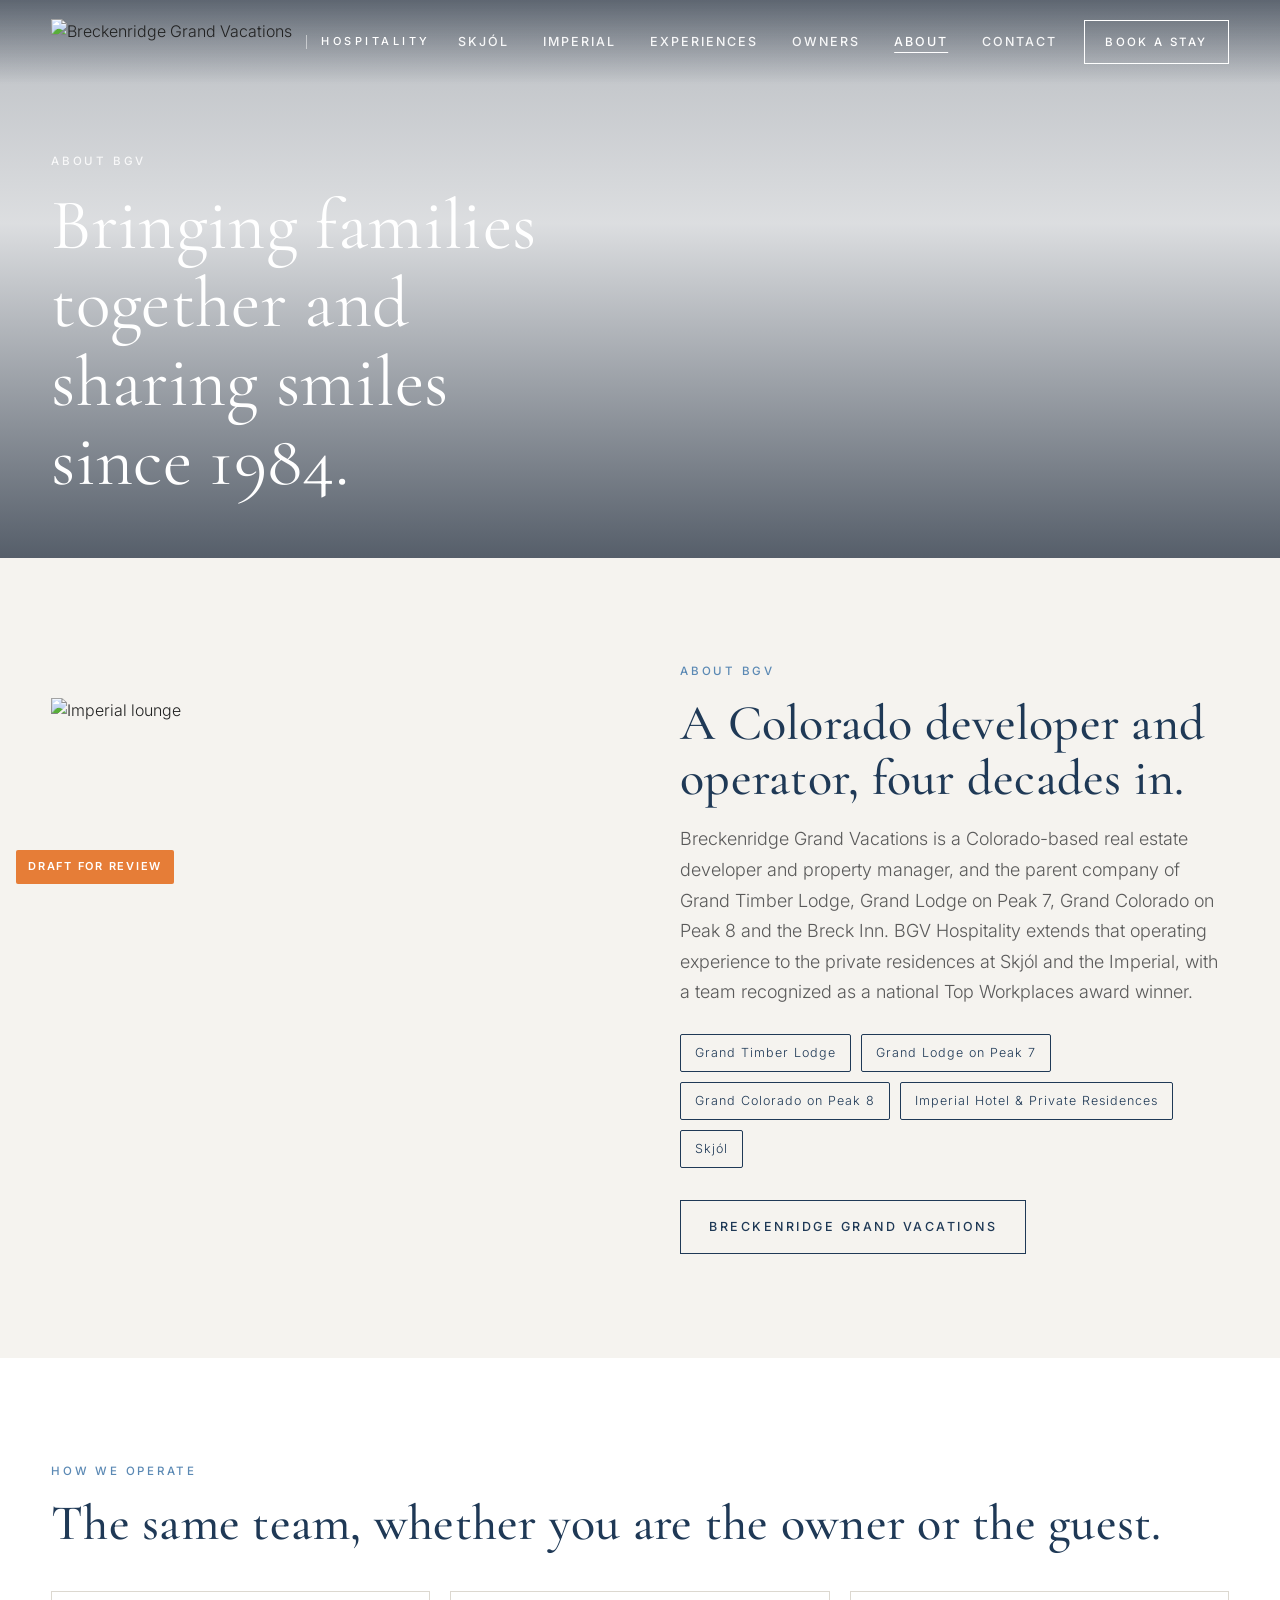
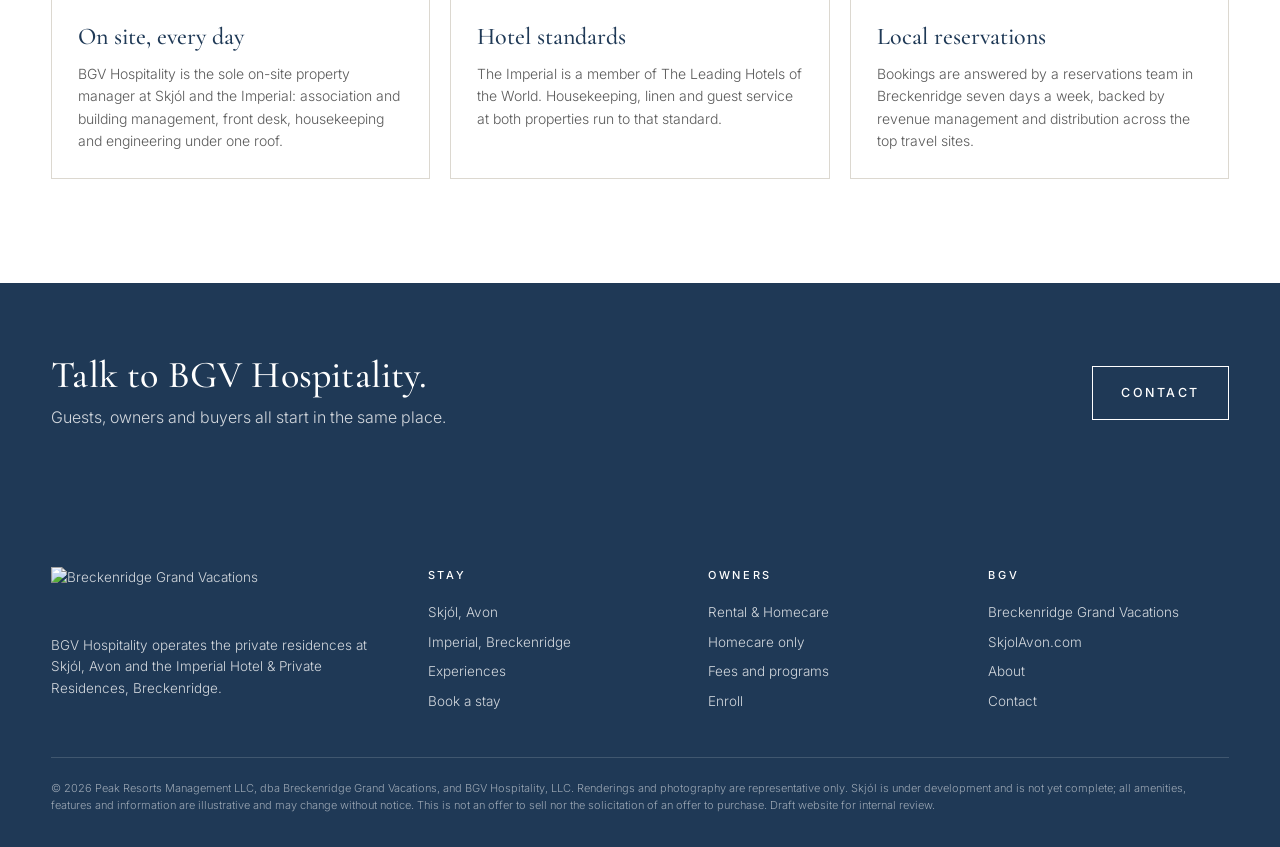
==== about.html @ b82f1b80 "Add site pages and stylesheet" ====
<!DOCTYPE html>
<html lang="en">
<head>
<meta charset="utf-8">
<meta name="viewport" content="width=device-width, initial-scale=1">
<title>About BGV | BGV Hospitality</title>
<meta name="description" content="Breckenridge Grand Vacations has hosted Colorado families since 1984. BGV Hospitality extends that operating experience to Skjól and the Imperial.">
<link rel="icon" href="img/bgv_logo.png">
<link rel="preconnect" href="https://fonts.googleapis.com">
<link href="https://fonts.googleapis.com/css2?family=Cormorant+Garamond:wght@400;500;600&family=Inter:wght@300;400;500;600&display=swap" rel="stylesheet">
<link rel="stylesheet" href="style.css">
</head>
<body>
<div class="draft">Draft for review</div>
<header id="hdr">
  <div class="wrap nav">
    <a class="brand" href="index.html">
      <img class="light" src="img/bgv_logo_white.png" alt="Breckenridge Grand Vacations">
      <img class="dark" src="img/bgv_logo.png" alt="Breckenridge Grand Vacations">
      <span class="hosp">Hospitality</span>
    </a>
    <nav class="links"><a href="skjol.html">Skjól</a><a href="imperial.html">Imperial</a><a href="experiences.html">Experiences</a><a href="owners.html">Owners</a><a href="about.html" class="active">About</a><a href="contact.html">Contact</a></nav>
    <div class="cta">
      <a class="btn light sm" href="contact.html?intent=stay">Book a stay</a>
      <button class="hamb" aria-label="Menu">≡</button>
    </div>
  </div>
</header>
<section class="pagehero" style="background-image:url('img/breck_town.jpg')">
  <div class="wrap">
    <div class="kicker">About BGV</div>
    <h1>Bringing families together and sharing smiles since 1984.</h1>
  </div>
</section>

<section class="about">
  <div class="wrap grid">
    <img src="img/imp_lounge.jpg" alt="Imperial lounge">
    <div>
      <div class="kicker">About BGV</div>
      <h2>A Colorado developer and operator, four decades in.</h2>
      <p class="lede" style="margin-top:18px">Breckenridge Grand Vacations is a Colorado-based real estate developer and property manager, and the parent company of Grand Timber Lodge, Grand Lodge on Peak 7, Grand Colorado on Peak 8 and the Breck Inn. BGV Hospitality extends that operating experience to the private residences at Skjól and the Imperial, with a team recognized as a national Top Workplaces award winner.</p>
      <div class="resorts"><span>Grand Timber Lodge</span><span>Grand Lodge on Peak 7</span><span>Grand Colorado on Peak 8</span><span>Imperial Hotel &amp; Private Residences</span><span>Skjól</span></div>
      <div style="margin-top:32px"><a class="btn" href="https://breckenridgegrandvacations.com" target="_blank" rel="noopener">Breckenridge Grand Vacations</a></div>
    </div>
  </div>
</section>

<section>
  <div class="wrap">
    <div class="kicker">How we operate</div>
    <h2>The same team, whether you are the owner or the guest.</h2>
    <div class="types" style="margin-top:40px">
      <div class="type"><h4>On site, every day</h4><p>BGV Hospitality is the sole on-site property manager at Skjól and the Imperial: association and building management, front desk, housekeeping and engineering under one roof.</p></div>
      <div class="type"><h4>Hotel standards</h4><p>The Imperial is a member of The Leading Hotels of the World. Housekeeping, linen and guest service at both properties run to that standard.</p></div>
      <div class="type"><h4>Local reservations</h4><p>Bookings are answered by a reservations team in Breckenridge seven days a week, backed by revenue management and distribution across the top travel sites.</p></div>
    </div>
  </div>
</section>

<section class="cta-band">
  <div class="wrap">
    <div>
      <h3>Talk to BGV Hospitality.</h3>
      <p>Guests, owners and buyers all start in the same place.</p>
    </div>
    <div class="btns"><a class="btn light" href="contact.html">Contact</a></div>
  </div>
</section>
<footer>
  <div class="wrap">
    <div class="grid">
      <div>
        <img class="logo" src="img/bgv_logo_white.png" alt="Breckenridge Grand Vacations">
        <p>BGV Hospitality operates the private residences at Skjól, Avon and the Imperial Hotel &amp; Private Residences, Breckenridge.</p>
      </div>
      <div><h5>Stay</h5><a href="skjol.html">Skjól, Avon</a><a href="imperial.html">Imperial, Breckenridge</a><a href="experiences.html">Experiences</a><a href="contact.html?intent=stay">Book a stay</a></div>
      <div><h5>Owners</h5><a href="owners.html#rental">Rental &amp; Homecare</a><a href="owners.html#homecare">Homecare only</a><a href="owners.html#fees">Fees and programs</a><a href="owners.html#enroll">Enroll</a></div>
      <div><h5>BGV</h5><a href="https://breckenridgegrandvacations.com" target="_blank" rel="noopener">Breckenridge Grand Vacations</a><a href="https://skjolavon.com" target="_blank" rel="noopener">SkjolAvon.com</a><a href="about.html">About</a><a href="contact.html">Contact</a></div>
    </div>
    <div class="fine">&copy; 2026 Peak Resorts Management LLC, dba Breckenridge Grand Vacations, and BGV Hospitality, LLC. Renderings and photography are representative only. Skjól is under development and is not yet complete; all amenities, features and information are illustrative and may change without notice. This is not an offer to sell nor the solicitation of an offer to purchase. Draft website for internal review.</div>
  </div>
</footer>
<script>
  const hdr=document.getElementById('hdr');
  const onScroll=()=>{hdr.classList.toggle('scrolled',window.scrollY>60)};
  window.addEventListener('scroll',onScroll,{passive:true}); onScroll();
  document.querySelector('.hamb').addEventListener('click',()=>hdr.classList.toggle('open'));
</script>
</body>
</html>
---- style.css ----
:root{
    --navy:#1F3956; --blue:#5B89B4; --sky:#DCE7F1; --sand:#F5F3EF; --stone:#E9E5DE; --ink:#222222; --gray:#5A5A5A; --mid:#8A8A8A; --line:#DCD8D0; --accent:#E67D37; --white:#ffffff;
    --serif:'Cormorant Garamond', Georgia, 'Times New Roman', serif;
    --sans:'Inter', 'Helvetica Neue', Helvetica, Arial, sans-serif;
  }
  *{box-sizing:border-box;margin:0;padding:0}
  html{scroll-behavior:smooth}
  body{font-family:var(--sans);color:var(--ink);background:var(--white);line-height:1.6;font-weight:300;-webkit-font-smoothing:antialiased}
  img{display:block;max-width:100%}
  a{color:inherit;text-decoration:none}
  h1,h2,h3,.serif{font-family:var(--serif);font-weight:500;line-height:1.1;letter-spacing:.005em}
  h2{font-size:clamp(34px,4vw,50px);color:var(--navy)}
  h3{font-size:clamp(24px,2.4vw,30px);color:var(--navy)}
  .kicker{font-size:11.5px;letter-spacing:.24em;text-transform:uppercase;color:var(--blue);font-weight:500;margin-bottom:16px}
  .lede{font-size:18px;color:var(--gray);max-width:720px;line-height:1.7}
  .wrap{width:min(1240px,92vw);margin:0 auto}
  section{padding:104px 0}
  .btn{display:inline-flex;align-items:center;gap:10px;font-family:var(--sans);font-size:12.5px;letter-spacing:.2em;text-transform:uppercase;font-weight:500;padding:16px 28px;border:1px solid var(--navy);color:var(--navy);background:transparent;cursor:pointer;transition:all .25s}
  .btn:hover{background:var(--navy);color:#fff}
  .btn.solid{background:var(--navy);color:#fff}
  .btn.solid:hover{background:var(--blue);border-color:var(--blue)}
  .btn.light{border-color:#fff;color:#fff}
  .btn.light:hover{background:#fff;color:var(--navy)}
  .btn.sm{padding:12px 20px;font-size:11.5px}

  /* header */
  header{position:fixed;top:0;left:0;right:0;z-index:50;transition:background .3s, box-shadow .3s;background:linear-gradient(to bottom, rgba(20,32,48,.55), rgba(20,32,48,0))}
  header.scrolled{background:rgba(255,255,255,.97);box-shadow:0 1px 0 var(--line)}
  .nav{display:flex;align-items:center;justify-content:space-between;height:84px}
  .brand{display:flex;align-items:center;gap:14px}
  .brand img{height:46px;width:auto}
  .brand .hosp{font-family:var(--sans);font-size:11px;letter-spacing:.32em;text-transform:uppercase;color:#fff;border-left:1px solid rgba(255,255,255,.5);padding-left:14px;line-height:1.2;font-weight:500}
  header.scrolled .brand .hosp{color:var(--navy);border-color:var(--line)}
  .brand img.dark{display:none}
  header.scrolled .brand img.light{display:none}
  header.scrolled .brand img.dark{display:block}
  nav.links{display:flex;gap:34px}
  nav.links a{font-size:12.5px;letter-spacing:.16em;text-transform:uppercase;color:#fff;font-weight:500;opacity:.92}
  header.scrolled nav.links a{color:var(--navy)}
  nav.links a:hover{opacity:1;text-decoration:underline;text-underline-offset:6px}
  .nav .cta{display:flex;gap:10px;align-items:center}
  .hamb{display:none;background:none;border:0;color:#fff;font-size:26px}
  header.scrolled .hamb{color:var(--navy)}
  header.scrolled .btn.light{border-color:var(--navy);color:var(--navy)}
  header.scrolled .btn.light:hover{background:var(--navy);color:#fff}
  section{scroll-margin-top:84px}
  header.open{background:rgba(255,255,255,.98)}
  header.open nav.links{display:flex;flex-direction:column;gap:0;position:absolute;left:0;right:0;top:84px;background:#fff;border-top:1px solid var(--line);padding:10px 4vw 18px}
  header.open nav.links a{color:var(--navy);padding:14px 0;border-bottom:1px solid var(--line)}
  header.open .brand .hosp,header.open .hamb{color:var(--navy)}
  header.open .brand img.light{display:none}
  header.open .brand img.dark{display:block}

  /* hero */
  .hero{position:relative;height:100vh;min-height:640px;color:#fff}
  .hero::after{content:"";position:absolute;inset:0;background:linear-gradient(to top, rgba(20,32,48,.72) 0%, rgba(20,32,48,.15) 55%, rgba(20,32,48,.25) 100%)}
  .hero .wrap{position:relative;z-index:2;height:100%;display:flex;flex-direction:column;justify-content:flex-end;padding-bottom:64px}
  .hero .kicker{color:#fff;opacity:.85}
  .hero h1{font-size:clamp(46px,7vw,92px);max-width:14ch;margin-bottom:22px;font-weight:400}
  .hero p{font-size:18px;max-width:560px;opacity:.92;margin-bottom:40px}
  .book{display:grid;grid-template-columns:1.4fr 1fr 1fr .8fr auto;background:rgba(255,255,255,.96);color:var(--ink);border-radius:2px;overflow:hidden;box-shadow:0 20px 50px rgba(0,0,0,.25)}
  .book label{display:block;padding:16px 22px;border-right:1px solid var(--line);font-size:10.5px;letter-spacing:.2em;text-transform:uppercase;color:var(--mid);font-weight:500}
  .book label span{display:block;font-family:var(--sans);font-size:15px;letter-spacing:0;text-transform:none;color:var(--ink);margin-top:6px;font-weight:400}
  .book select,.book input{width:100%;border:0;background:transparent;font:400 15px var(--sans);color:var(--ink);margin-top:6px;outline:none}
  .book button{border:0;background:var(--navy);color:#fff;font:500 12.5px var(--sans);letter-spacing:.2em;text-transform:uppercase;padding:0 34px;cursor:pointer}
  .book button:hover{background:var(--blue)}

  /* intro */
  .intro{background:var(--sand)}
  .intro .grid{display:grid;grid-template-columns:1.1fr .9fr;gap:80px;align-items:center}
  .stats{display:grid;grid-template-columns:repeat(2,1fr);gap:28px}
  .stat{border-top:1px solid var(--navy);padding-top:18px}
  .stat b{display:block;font-family:var(--serif);font-size:44px;color:var(--navy);font-weight:500;line-height:1}
  .stat span{display:block;font-size:13px;color:var(--gray);margin-top:8px;letter-spacing:.04em}

  /* destinations */
  .dest{display:grid;grid-template-columns:1fr 1fr;gap:28px;margin-top:56px}
  .card{position:relative;overflow:hidden;min-height:560px;display:flex;align-items:flex-end;color:#fff;background:#333 center/cover no-repeat}
  .card::after{content:"";position:absolute;inset:0;background:linear-gradient(to top, rgba(20,32,48,.85) 0%, rgba(20,32,48,0) 60%)}
  .card .in{position:relative;z-index:2;padding:40px}
  .card .kicker{color:#fff;opacity:.85;margin-bottom:10px}
  .card h3{color:#fff;font-size:38px;margin-bottom:10px}
  .card p{max-width:46ch;opacity:.92;margin-bottom:22px;font-size:15px}
  .card img.bg{position:absolute;inset:0;width:100%;height:100%;object-fit:cover;transition:transform 1.2s ease}
  .card:hover img.bg{transform:scale(1.04)}

  /* property */
  .prop .head{display:grid;grid-template-columns:1fr 1fr;gap:80px;align-items:end;margin-bottom:56px}
  .prop .facts{display:grid;grid-template-columns:repeat(3,1fr);gap:18px 28px;border-top:1px solid var(--line);padding-top:24px}
  .prop .facts div b{display:block;font-size:11px;letter-spacing:.2em;text-transform:uppercase;color:var(--mid);font-weight:500;margin-bottom:6px}
  .prop .facts div span{font-size:15px;color:var(--ink)}
  .gallery{display:grid;grid-template-columns:2fr 1fr 1fr;grid-template-rows:300px 300px;gap:14px}
  .gallery img{width:100%;height:100%;object-fit:cover}
  .gallery img:first-child{grid-row:span 2}
  .amen{display:grid;grid-template-columns:repeat(4,1fr);gap:14px 40px;margin-top:48px;list-style:none}
  .amen li{font-size:14.5px;color:var(--gray);padding:12px 0;border-bottom:1px solid var(--line)}
  .prop.alt{background:var(--sand)}
  .types{display:grid;grid-template-columns:repeat(3,1fr);gap:20px;margin-top:40px}
  .type{background:#fff;border:1px solid var(--line);padding:26px}
  .prop.alt .type{background:#fff}
  .type h4{font-family:var(--serif);font-size:24px;color:var(--navy);font-weight:500;margin-bottom:6px}
  .type p{font-size:14px;color:var(--gray)}

  /* experiences */
  .exp{background:var(--navy);color:#fff}
  .exp h2,.exp h3{color:#fff}
  .exp .kicker{color:var(--sky)}
  .exp .lede{color:rgba(255,255,255,.8)}
  .exp .grid{display:grid;grid-template-columns:repeat(4,1fr);gap:18px;margin-top:56px}
  .exp .tile{position:relative;height:420px;overflow:hidden}
  .exp .tile img{width:100%;height:100%;object-fit:cover;transition:transform 1.2s}
  .exp .tile:hover img{transform:scale(1.05)}
  .exp .tile div{position:absolute;left:0;right:0;bottom:0;padding:22px;background:linear-gradient(to top, rgba(20,32,48,.9), rgba(20,32,48,0))}
  .exp .tile h4{font-family:var(--serif);font-size:26px;font-weight:500;margin-bottom:4px}
  .exp .tile p{font-size:13.5px;opacity:.85}

  /* owners */
  .owners .grid{display:grid;grid-template-columns:1fr 1fr;gap:80px;align-items:start}
  .path{margin-top:48px;border:1px solid var(--line);overflow-x:auto}
  .path table{min-width:760px}
  .fees > div{overflow-x:auto}
  .fees table{min-width:520px}
  table{width:100%;border-collapse:collapse;font-size:14px}
  th,td{padding:14px 16px;border-bottom:1px solid var(--line);text-align:center;vertical-align:middle}
  th{background:var(--navy);color:#fff;font-weight:500;letter-spacing:.08em;font-size:12px;text-transform:uppercase}
  td:first-child,th:first-child{text-align:left}
  td:first-child{color:var(--ink);font-weight:400}
  td .dot{display:inline-block;width:9px;height:9px;border-radius:50%;background:var(--blue)}
  td .dash{color:var(--mid)}
  td small{color:var(--gray);font-size:12.5px}
  .progs{display:grid;grid-template-columns:1fr 1fr;gap:28px;margin-top:40px}
  .prog{background:var(--sand);padding:36px}
  .prog h4{font-family:var(--serif);font-size:28px;color:var(--navy);font-weight:500;margin-bottom:12px}
  .prog p{font-size:14.5px;color:var(--gray);margin-bottom:14px}
  .prog ul{list-style:none;font-size:14.5px}
  .prog ul li{padding:8px 0;border-bottom:1px solid var(--line)}
  .prog ul li:last-child{border-bottom:0}
  .fees{display:grid;grid-template-columns:1fr 1fr;gap:28px;margin-top:28px}
  .fees table{font-size:13.5px}
  .fees th{background:var(--sky);color:var(--navy)}
  details{border-top:1px solid var(--line);padding:18px 0}
  details summary{cursor:pointer;font-family:var(--serif);font-size:22px;color:var(--navy);list-style:none;display:flex;justify-content:space-between;align-items:center}
  details summary::after{content:"+";font-size:26px;color:var(--blue)}
  details[open] summary::after{content:"–"}
  details .body{padding-top:16px;color:var(--gray);font-size:14.5px}
  .perf{display:grid;grid-template-columns:repeat(3,1fr);gap:14px;margin-top:20px}
  .perf div{background:#fff;border:1px solid var(--line);padding:18px}
  .perf b{display:block;font-family:var(--serif);font-size:22px;color:var(--navy);font-weight:500}
  .perf span{font-size:12.5px;color:var(--mid);letter-spacing:.06em;text-transform:uppercase}
  .legal{font-size:11px;color:var(--mid);line-height:1.6;margin-top:36px;border-top:1px solid var(--line);padding-top:18px}

  /* about */
  .about{background:var(--sand)}
  .about .grid{display:grid;grid-template-columns:1fr 1fr;gap:80px;align-items:center}
  .about img{width:100%;height:520px;object-fit:cover}
  .resorts{display:flex;flex-wrap:wrap;gap:10px;margin-top:26px}
  .resorts span{font-size:12.5px;letter-spacing:.08em;border:1px solid var(--navy);color:var(--navy);padding:8px 14px;border-radius:2px}

  /* contact */
  .contact .grid{display:grid;grid-template-columns:1fr 1fr;gap:80px}
  form .row{display:grid;grid-template-columns:1fr 1fr;gap:14px}
  form input,form select,form textarea{width:100%;border:1px solid var(--line);padding:14px;font:300 15px var(--sans);color:var(--ink);background:#fff;margin-bottom:14px;outline:none}
  form input:focus,form select:focus,form textarea:focus{border-color:var(--blue)}
  .cline{padding:18px 0;border-bottom:1px solid var(--line);font-size:15px}
  .cline b{display:block;font-size:11px;letter-spacing:.2em;text-transform:uppercase;color:var(--mid);font-weight:500;margin-bottom:4px}

  footer{background:var(--navy);color:rgba(255,255,255,.8);padding:64px 0 32px;font-size:13.5px}
  footer .grid{display:grid;grid-template-columns:1.4fr 1fr 1fr 1fr;gap:40px;margin-bottom:40px}
  footer h5{font-size:11px;letter-spacing:.24em;text-transform:uppercase;color:#fff;margin-bottom:14px;font-weight:500}
  footer a{display:block;padding:4px 0}
  footer a:hover{color:#fff}
  footer .logo{height:52px;width:auto;margin-bottom:16px}
  footer .fine{border-top:1px solid rgba(255,255,255,.15);padding-top:22px;font-size:11px;color:rgba(255,255,255,.55);line-height:1.6}
  .draft{position:fixed;bottom:16px;left:16px;z-index:60;background:var(--accent);color:#fff;font-size:11px;letter-spacing:.16em;text-transform:uppercase;padding:8px 12px;border-radius:2px;font-weight:600}

  @media (max-width:1000px){
    nav.links{display:none}
    .hamb{display:block}
    .book{grid-template-columns:1fr 1fr}
    .book button{grid-column:span 2;padding:18px}
    .intro .grid,.prop .head,.owners .grid,.about .grid,.contact .grid{grid-template-columns:1fr;gap:40px}
    .dest{grid-template-columns:1fr}
    .gallery{grid-template-columns:1fr 1fr;grid-template-rows:220px 220px 220px}
    .gallery img:first-child{grid-column:span 2;grid-row:span 1}
    .amen{grid-template-columns:1fr 1fr}
    .types{grid-template-columns:1fr}
    .exp .grid{grid-template-columns:1fr 1fr}
    .progs,.fees{grid-template-columns:1fr}
    .perf{grid-template-columns:1fr 1fr}
    footer .grid{grid-template-columns:1fr 1fr}
    section{padding:72px 0}
    .hero{height:auto;min-height:100vh;padding-top:120px}
    .hero .wrap{padding-bottom:48px}
    .hero h1{font-size:44px}
    .card{min-height:440px}
    .about img{height:360px}
    th,td{padding:10px 8px;font-size:12.5px}
  }
  @media (max-width:560px){
    .book{grid-template-columns:1fr}
    .book button{grid-column:span 1}
    .stats,.exp .grid,.perf,footer .grid,.amen,form .row{grid-template-columns:1fr}
    .brand .hosp{display:none}
    .nav .cta .btn{display:none}
    .exp .tile{height:300px}
  }

  /* multi-page additions */
  nav.links a.active{text-decoration:underline;text-underline-offset:6px;opacity:1}
  .hero{background-position:center;background-size:cover;background-repeat:no-repeat}
  .pagehero{position:relative;height:62vh;min-height:440px;background-position:center;background-size:cover;background-repeat:no-repeat;color:#fff;padding:0}
  .pagehero::after{content:"";position:absolute;inset:0;background:linear-gradient(to top, rgba(20,32,48,.72) 0%, rgba(20,32,48,.15) 60%, rgba(20,32,48,.3) 100%)}
  .pagehero .wrap{position:relative;z-index:2;height:100%;display:flex;flex-direction:column;justify-content:flex-end;padding-bottom:56px}
  .pagehero .kicker{color:#fff;opacity:.85}
  .pagehero h1{font-size:clamp(40px,5.6vw,76px);max-width:16ch;font-weight:400}
  .pagehero p{font-size:17px;max-width:560px;opacity:.9;margin-top:14px}
  .crumbs{font-size:12px;letter-spacing:.14em;text-transform:uppercase;color:var(--mid);padding:22px 0;border-bottom:1px solid var(--line)}
  .crumbs a:hover{color:var(--navy)}
  .cta-band{background:var(--navy);color:#fff;padding:72px 0}
  .cta-band .wrap{display:flex;justify-content:space-between;align-items:center;gap:32px;flex-wrap:wrap}
  .cta-band h3{color:#fff;font-size:clamp(26px,3vw,38px)}
  .cta-band p{color:rgba(255,255,255,.8);margin-top:8px;max-width:56ch}
  .cta-band .btns{display:flex;gap:12px;flex-wrap:wrap}
  .teaser{background:var(--sand)}
  .teaser.white{background:#fff}
  .teaser .grid{display:grid;grid-template-columns:1fr 1fr;gap:80px;align-items:center}
  .teaser img{width:100%;height:480px;object-fit:cover}
  .exp.teaser-exp .grid{margin-top:44px}
  @media (max-width:1000px){
    .pagehero{height:auto;min-height:420px;padding-top:140px}
    .pagehero .wrap{padding-bottom:40px}
    .teaser .grid{grid-template-columns:1fr;gap:36px}
    .teaser img{height:320px}
  }
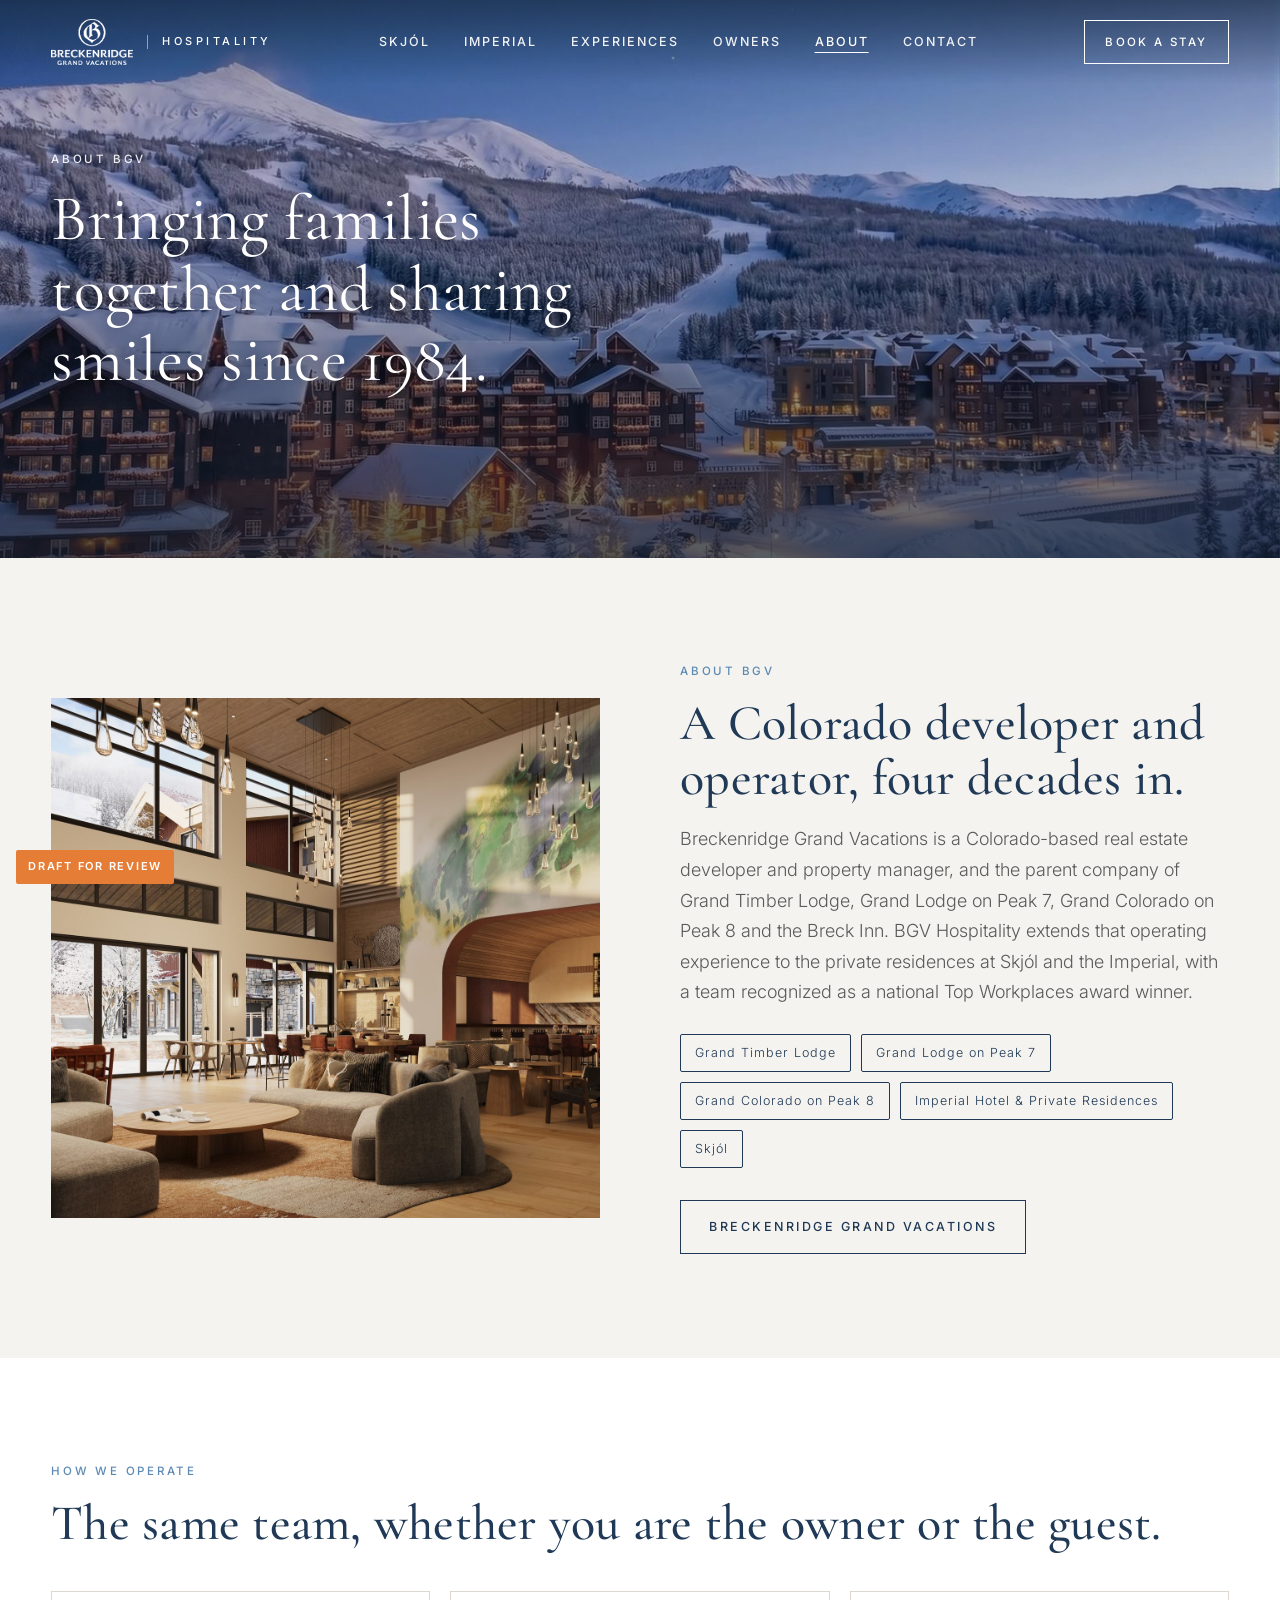
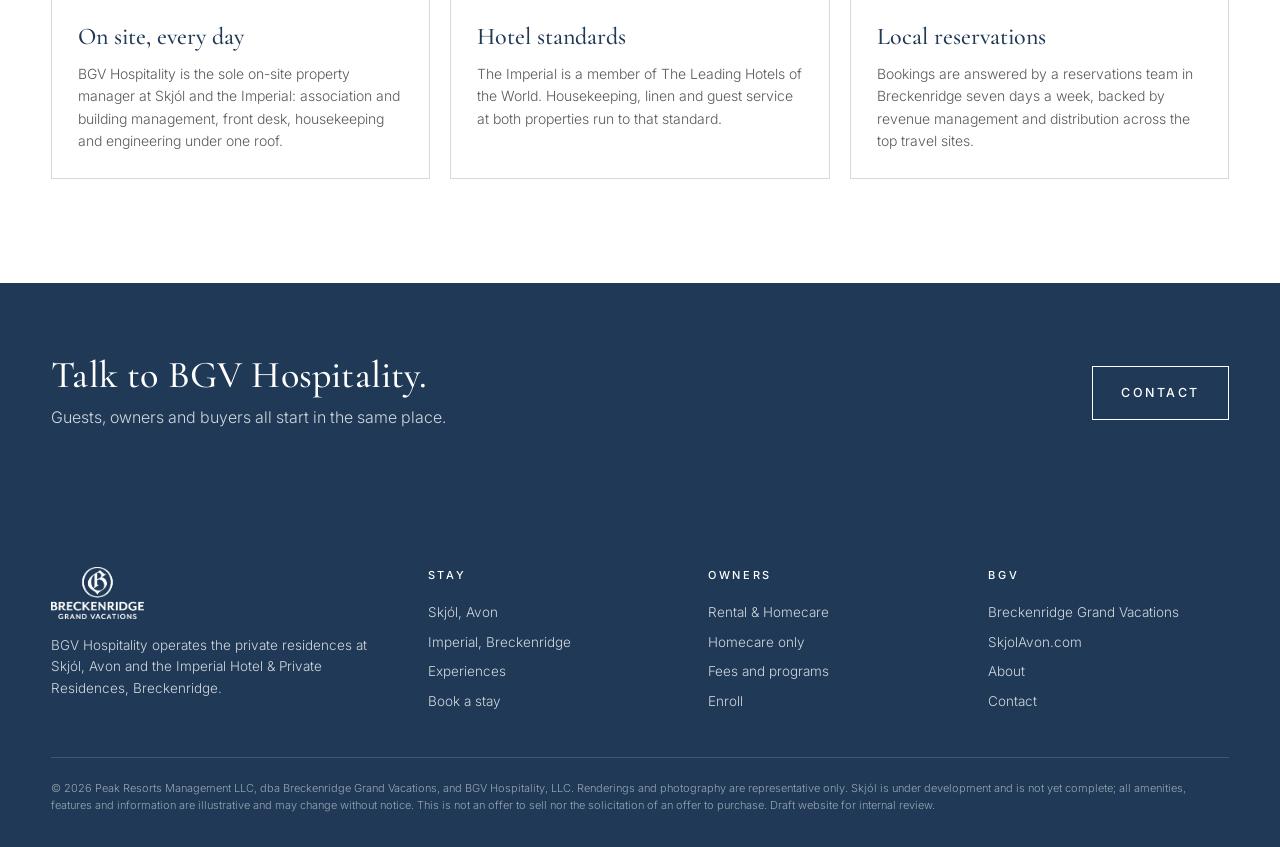
==== commit 7c34c38f: "Property branding, current Skjol renderings, amenity cards" ====
--- a/about.html
+++ b/about.html
@@ -7,7 +7,7 @@
 <meta name="description" content="Breckenridge Grand Vacations has hosted Colorado families since 1984. BGV Hospitality extends that operating experience to Skjól and the Imperial.">
 <link rel="icon" href="img/bgv_logo.png">
 <link rel="preconnect" href="https://fonts.googleapis.com">
-<link href="https://fonts.googleapis.com/css2?family=Cormorant+Garamond:wght@400;500;600&family=Inter:wght@300;400;500;600&display=swap" rel="stylesheet">
+<link href="https://fonts.googleapis.com/css2?family=Cormorant+Garamond:wght@400;500;600&family=Inter:wght@300;400;500;600&family=Nunito+Sans:wght@400;600;700&family=Montserrat:wght@400;500;600&display=swap" rel="stylesheet">
 <link rel="stylesheet" href="style.css">
 </head>
 <body>
@@ -35,7 +35,7 @@
 
 <section class="about">
   <div class="wrap grid">
-    <img src="img/imp_lounge.jpg" alt="Imperial lounge">
+    <img src="img/imp_lounge.jpg" alt="Toasted Oak lounge at the Imperial">
     <div>
       <div class="kicker">About BGV</div>
       <h2>A Colorado developer and operator, four decades in.</h2>
--- a/style.css
+++ b/style.css
@@ -208,11 +208,13 @@
   /* multi-page additions */
   nav.links a.active{text-decoration:underline;text-underline-offset:6px;opacity:1}
   .hero{background-position:center;background-size:cover;background-repeat:no-repeat}
-  .pagehero{position:relative;height:62vh;min-height:440px;background-position:center;background-size:cover;background-repeat:no-repeat;color:#fff;padding:0}
+  .pagehero{position:relative;min-height:62vh;padding-top:150px;background-position:center;background-size:cover;background-repeat:no-repeat;color:#fff;padding-bottom:0}
   .pagehero::after{content:"";position:absolute;inset:0;background:linear-gradient(to top, rgba(20,32,48,.72) 0%, rgba(20,32,48,.15) 60%, rgba(20,32,48,.3) 100%)}
-  .pagehero .wrap{position:relative;z-index:2;height:100%;display:flex;flex-direction:column;justify-content:flex-end;padding-bottom:56px}
-  .pagehero .kicker{color:#fff;opacity:.85}
-  .pagehero h1{font-size:clamp(40px,5.6vw,76px);max-width:16ch;font-weight:400}
+  .pagehero .wrap{position:relative;z-index:2;display:flex;flex-direction:column;justify-content:flex-end;align-items:flex-start;padding-bottom:56px}
+  .pagehero .plogo{height:64px;width:auto;align-self:flex-start;margin-bottom:22px;filter:drop-shadow(0 2px 8px rgba(0,0,0,.25))}
+  .pagehero .kicker{color:#fff;opacity:.9}
+  .pagehero .wrap > *{text-shadow:0 1px 12px rgba(0,0,0,.35)}
+  .pagehero h1{font-size:clamp(36px,5vw,68px);max-width:18ch;font-weight:400}
   .pagehero p{font-size:17px;max-width:560px;opacity:.9;margin-top:14px}
   .crumbs{font-size:12px;letter-spacing:.14em;text-transform:uppercase;color:var(--mid);padding:22px 0;border-bottom:1px solid var(--line)}
   .crumbs a:hover{color:var(--navy)}
@@ -227,8 +229,86 @@
   .teaser img{width:100%;height:480px;object-fit:cover}
   .exp.teaser-exp .grid{margin-top:44px}
   @media (max-width:1000px){
-    .pagehero{height:auto;min-height:420px;padding-top:140px}
+    .pagehero{min-height:420px;padding-top:130px}
+    .pagehero .plogo{height:48px}
     .pagehero .wrap{padding-bottom:40px}
     .teaser .grid{grid-template-columns:1fr;gap:36px}
     .teaser img{height:320px}
   }
+
+  /* ===== property themes (scoped to <main>) ===== */
+  main.theme-skjol{
+    --navy:#413A60; --blue:#615C75; --sky:#DFDAE9; --sand:#F4F2F6; --line:#D8D8D6; --gray:#54565B; --mid:#96999A; --ink:#2B2A33;
+    --sans:'Avenir Next','Avenir','Nunito Sans','Helvetica Neue',Helvetica,Arial,sans-serif;
+    --serif:'Nicholas',Georgia,'Times New Roman',serif;
+    font-family:var(--sans);
+  }
+  main.theme-skjol h1,main.theme-skjol h2,main.theme-skjol h3,main.theme-skjol h4{font-family:var(--sans);font-weight:700;text-transform:uppercase;letter-spacing:.08em;line-height:1.15}
+  main.theme-skjol h1{font-size:clamp(30px,4.2vw,54px)}
+  main.theme-skjol h2{font-size:clamp(24px,2.6vw,34px)}
+  main.theme-skjol h3{font-size:clamp(18px,1.8vw,22px)}
+  main.theme-skjol .type h4{font-size:15px;letter-spacing:.12em}
+  main.theme-skjol .kicker{color:var(--blue);font-weight:600}
+  main.theme-skjol .lede{font-family:var(--sans);font-size:17px;line-height:1.75}
+  main.theme-skjol .btn{border-radius:0}
+  main.theme-skjol .pagehero::after{background:linear-gradient(to top, rgba(65,58,96,.78) 0%, rgba(65,58,96,.12) 60%, rgba(65,58,96,.25) 100%)}
+  main.theme-skjol .pagehero h1{text-transform:none;letter-spacing:.01em;font-weight:400;font-family:var(--sans);font-size:clamp(34px,4.6vw,60px)}
+  main.theme-skjol .cta-band,main.theme-skjol .exp{background:var(--navy)}
+
+  main.theme-imperial{
+    --navy:#2D3C41; --blue:#3C6891; --sky:#E4E7F3; --sand:#F4F3F1; --line:#DDDAD4; --gray:#4E5A5F; --mid:#8C9498; --ink:#2D3C41; --accent:#B8A565; --iris:#9178B7; --brisk:#A1ADD8; --twilight:#403A60;
+    --sans:'Proxima Nova','proxima-nova','Montserrat','Helvetica Neue',Helvetica,Arial,sans-serif;
+    --serif:'Latienne Pro','Latienne','Cormorant Garamond',Georgia,serif;
+    font-family:var(--sans);
+  }
+  main.theme-imperial h1,main.theme-imperial h2,main.theme-imperial h3{font-family:var(--serif);font-weight:400;letter-spacing:.06em;text-transform:uppercase;line-height:1.15}
+  main.theme-imperial h1{font-size:clamp(32px,4.6vw,60px)}
+  main.theme-imperial h2{font-size:clamp(24px,2.8vw,38px)}
+  main.theme-imperial h3{font-size:clamp(18px,1.9vw,24px)}
+  main.theme-imperial .kicker{color:var(--navy);position:relative;padding-bottom:12px}
+  main.theme-imperial .kicker::after{content:"";display:block;width:56px;height:1px;background:var(--accent);margin-top:10px}
+  main.theme-imperial .pagehero .kicker{color:#fff}
+  main.theme-imperial .pagehero .kicker::after{background:var(--accent)}
+  main.theme-imperial .pagehero h1{text-transform:uppercase;letter-spacing:.12em;font-weight:400;font-size:clamp(28px,3.8vw,52px);max-width:24ch}
+  main.theme-imperial .pagehero::after{background:linear-gradient(to top, rgba(45,60,65,.8) 0%, rgba(45,60,65,.12) 60%, rgba(45,60,65,.25) 100%)}
+  main.theme-imperial .btn.solid{background:var(--accent);border-color:var(--accent);color:#fff}
+  main.theme-imperial .btn.solid:hover{background:var(--navy);border-color:var(--navy)}
+  main.theme-imperial .cta-band{background:var(--twilight)}
+  main.theme-imperial .cta-band .btn.light:hover{color:var(--twilight)}
+  main.theme-imperial .type{border-top:2px solid var(--accent)}
+  main.theme-imperial .type h4{font-family:var(--serif);letter-spacing:.04em}
+
+  /* property brand bar under hero */
+  .brandbar{border-bottom:1px solid var(--line);background:#fff}
+  .brandbar .wrap{display:flex;align-items:center;justify-content:space-between;gap:24px;padding:22px 0;flex-wrap:wrap}
+  .brandbar img{height:54px;width:auto}
+  .brandbar .tag{font-size:12px;letter-spacing:.24em;text-transform:uppercase;color:var(--mid);font-weight:500}
+  main.theme-skjol .brandbar .tag{font-family:var(--serif);font-style:italic;text-transform:none;letter-spacing:.02em;font-size:17px;color:var(--blue)}
+  .brandbar .links{display:flex;gap:22px;font-size:12px;letter-spacing:.16em;text-transform:uppercase;font-weight:500;color:var(--navy)}
+  .brandbar .links a:hover{text-decoration:underline;text-underline-offset:5px}
+
+  /* amenity cards */
+  .amenities{background:var(--sand);padding:88px 0}
+  .amenities .head2{display:flex;justify-content:space-between;align-items:end;gap:32px;margin-bottom:36px;flex-wrap:wrap}
+  .amenities .head2 p{max-width:56ch;color:var(--gray);font-size:15.5px}
+  .agroup{margin-top:34px}
+  .agroup h3{margin-bottom:16px;padding-bottom:10px;border-bottom:1px solid var(--line)}
+  .agrid{display:grid;grid-template-columns:repeat(4,1fr);gap:14px}
+  .am{background:#fff;border:1px solid var(--line);padding:22px 20px 20px;display:flex;flex-direction:column;gap:10px;min-height:150px;transition:transform .25s, box-shadow .25s}
+  .am:hover{transform:translateY(-2px);box-shadow:0 12px 30px rgba(0,0,0,.06)}
+  .am .ic{width:44px;height:44px;border-radius:50%;background:var(--sky);color:var(--navy);display:grid;place-items:center;flex:none}
+  .am .ic svg{width:22px;height:22px;stroke:currentColor;fill:none;stroke-width:1.6;stroke-linecap:round;stroke-linejoin:round}
+  .am b{font-size:14.5px;font-weight:600;color:var(--navy);line-height:1.3}
+  .am small{font-size:13px;color:var(--gray);line-height:1.5}
+  main.theme-skjol .am{border-top:3px solid var(--navy);border-radius:0}
+  main.theme-skjol .am b{text-transform:uppercase;letter-spacing:.06em;font-size:12.5px}
+  main.theme-imperial .am{border-top:2px solid var(--accent)}
+  main.theme-imperial .am .ic{background:var(--sky);color:var(--blue)}
+  main.theme-imperial .am b{font-family:var(--serif);font-size:17px;font-weight:400;letter-spacing:.02em}
+  .amen-note{font-size:12px;color:var(--mid);margin-top:26px;line-height:1.6}
+
+  /* home cards with property logos */
+  .card .logo{height:46px;width:auto;margin-bottom:12px}
+
+  @media (max-width:1000px){ .agrid{grid-template-columns:1fr 1fr} .brandbar .links{display:none} }
+  @media (max-width:560px){ .agrid{grid-template-columns:1fr} .brandbar img{height:44px} }
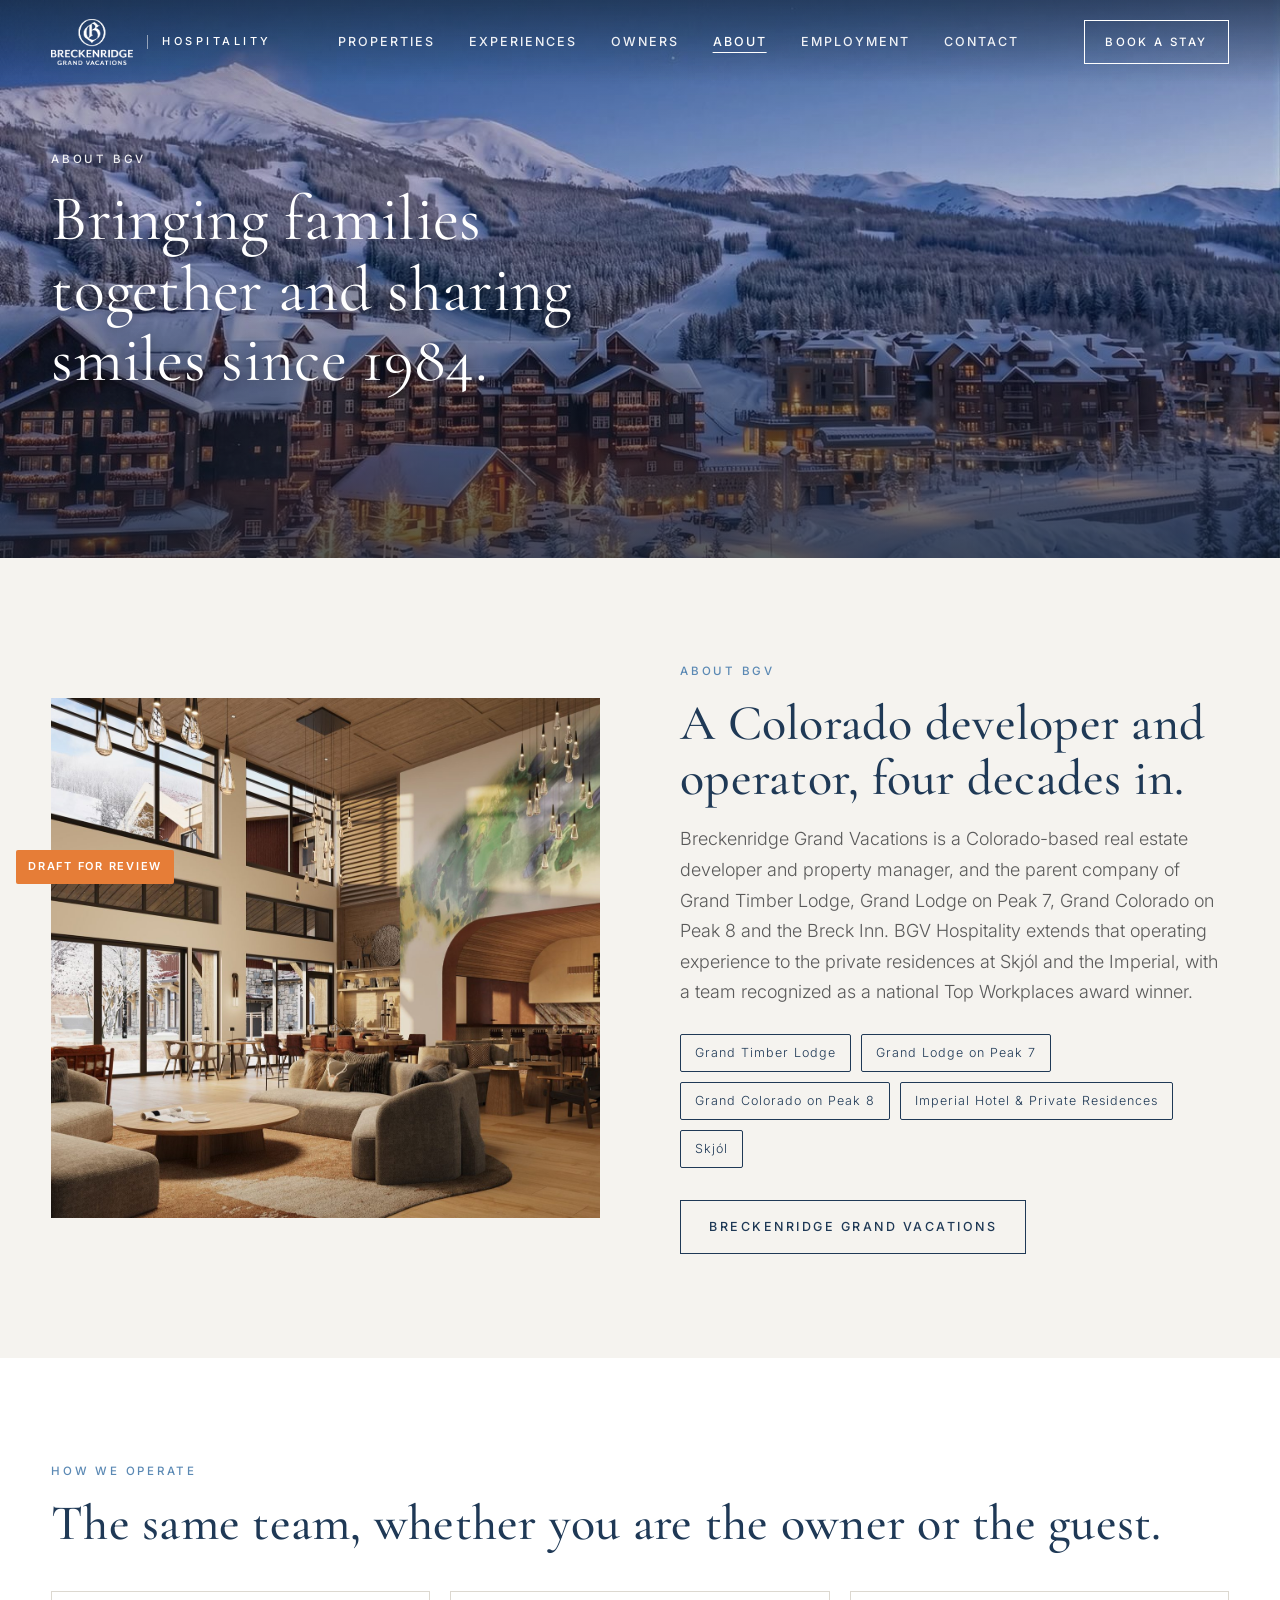
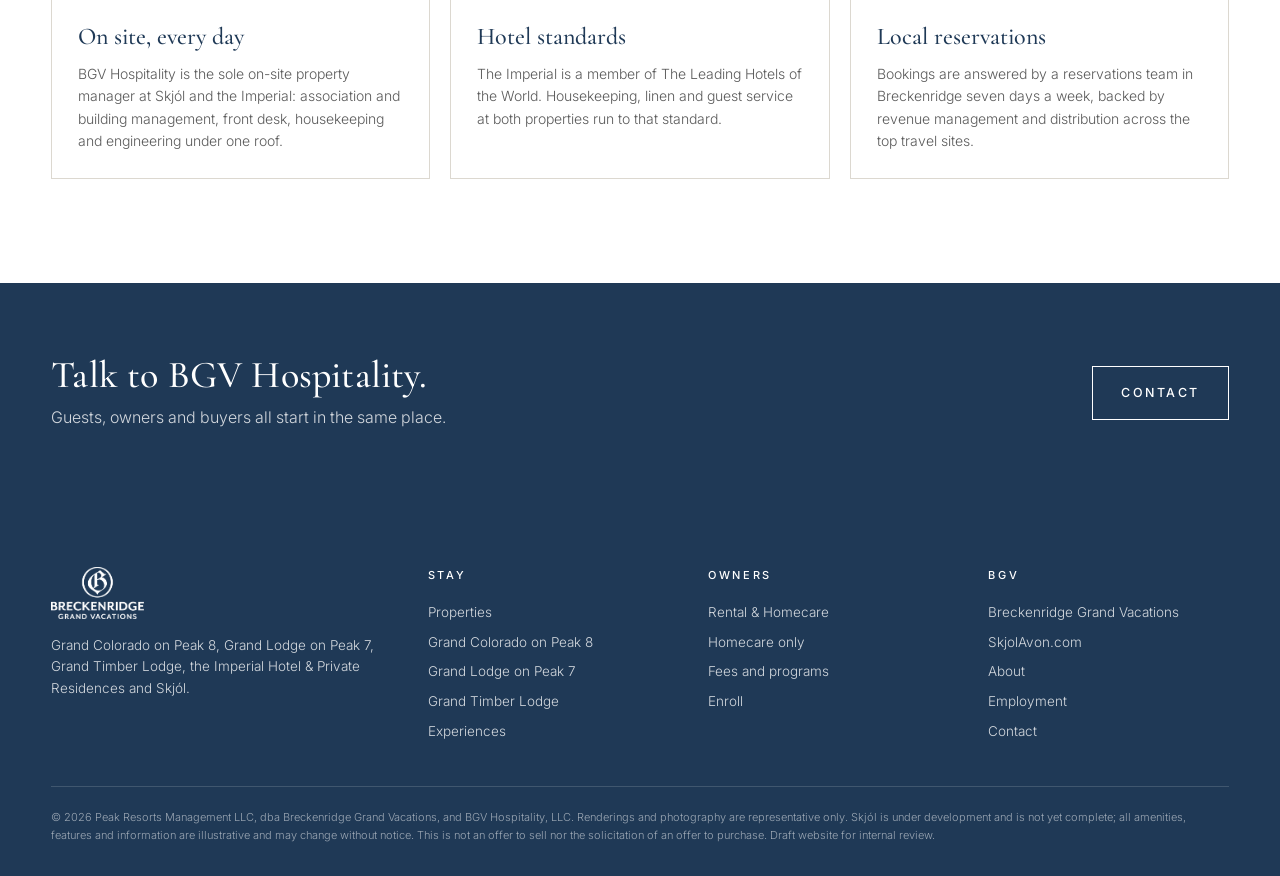
==== commit 4e7cf154: "Properties page (5 BGV resorts with TravelClick booking), Employment tab to BGVJobs.com, nav and foo" ====
--- a/about.html
+++ b/about.html
@@ -8,7 +8,7 @@
 <link rel="icon" href="img/bgv_logo.png">
 <link rel="preconnect" href="https://fonts.googleapis.com">
 <link href="https://fonts.googleapis.com/css2?family=Cormorant+Garamond:wght@400;500;600&family=Inter:wght@300;400;500;600&family=Nunito+Sans:wght@400;600;700&family=Montserrat:wght@400;500;600&display=swap" rel="stylesheet">
-<link rel="stylesheet" href="style.css">
+<link rel="stylesheet" href="style.css?v=5">
 </head>
 <body>
 <div class="draft">Draft for review</div>
@@ -19,9 +19,9 @@
       <img class="dark" src="img/bgv_logo.png" alt="Breckenridge Grand Vacations">
       <span class="hosp">Hospitality</span>
     </a>
-    <nav class="links"><a href="skjol.html">Skjól</a><a href="imperial.html">Imperial</a><a href="experiences.html">Experiences</a><a href="owners.html">Owners</a><a href="about.html" class="active">About</a><a href="contact.html">Contact</a></nav>
+    <nav class="links"><a href="properties.html">Properties</a><a href="experiences.html">Experiences</a><a href="owners.html">Owners</a><a href="about.html" class="active">About</a><a href="https://www.bgvjobs.com" target="_blank" rel="noopener">Employment</a><a href="contact.html">Contact</a></nav>
     <div class="cta">
-      <a class="btn light sm" href="contact.html?intent=stay">Book a stay</a>
+      <a class="btn light sm" href="properties.html#book">Book a stay</a>
       <button class="hamb" aria-label="Menu">≡</button>
     </div>
   </div>
@@ -72,11 +72,11 @@
     <div class="grid">
       <div>
         <img class="logo" src="img/bgv_logo_white.png" alt="Breckenridge Grand Vacations">
-        <p>BGV Hospitality operates the private residences at Skjól, Avon and the Imperial Hotel &amp; Private Residences, Breckenridge.</p>
+        <p>Grand Colorado on Peak 8, Grand Lodge on Peak 7, Grand Timber Lodge, the Imperial Hotel &amp; Private Residences and Skjól.</p>
       </div>
-      <div><h5>Stay</h5><a href="skjol.html">Skjól, Avon</a><a href="imperial.html">Imperial, Breckenridge</a><a href="experiences.html">Experiences</a><a href="contact.html?intent=stay">Book a stay</a></div>
+      <div><h5>Stay</h5><a href="properties.html">Properties</a><a href="properties.html#grand-colorado">Grand Colorado on Peak 8</a><a href="properties.html#grand-lodge">Grand Lodge on Peak 7</a><a href="properties.html#grand-timber">Grand Timber Lodge</a><a href="experiences.html">Experiences</a></div>
       <div><h5>Owners</h5><a href="owners.html#rental">Rental &amp; Homecare</a><a href="owners.html#homecare">Homecare only</a><a href="owners.html#fees">Fees and programs</a><a href="owners.html#enroll">Enroll</a></div>
-      <div><h5>BGV</h5><a href="https://breckenridgegrandvacations.com" target="_blank" rel="noopener">Breckenridge Grand Vacations</a><a href="https://skjolavon.com" target="_blank" rel="noopener">SkjolAvon.com</a><a href="about.html">About</a><a href="contact.html">Contact</a></div>
+      <div><h5>BGV</h5><a href="https://breckenridgegrandvacations.com" target="_blank" rel="noopener">Breckenridge Grand Vacations</a><a href="https://skjolavon.com" target="_blank" rel="noopener">SkjolAvon.com</a><a href="about.html">About</a><a href="https://www.bgvjobs.com" target="_blank" rel="noopener">Employment</a><a href="contact.html">Contact</a></div>
     </div>
     <div class="fine">&copy; 2026 Peak Resorts Management LLC, dba Breckenridge Grand Vacations, and BGV Hospitality, LLC. Renderings and photography are representative only. Skjól is under development and is not yet complete; all amenities, features and information are illustrative and may change without notice. This is not an offer to sell nor the solicitation of an offer to purchase. Draft website for internal review.</div>
   </div>
--- a/style.css
+++ b/style.css
@@ -238,11 +238,13 @@
 
   /* ===== property themes (scoped to <main>) ===== */
   main.theme-skjol{
-    --navy:#413A60; --blue:#615C75; --sky:#DFDAE9; --sand:#F4F2F6; --line:#D8D8D6; --gray:#54565B; --mid:#96999A; --ink:#2B2A33;
+    --navy:#413A60; --blue:#615C75; --sky:#DFDAE9; --sand:#F4F2F6; --line:#D8D8D6; --gray:#3A3C41; --mid:#7A7D80; --ink:#26252E;
     --sans:'Avenir Next','Avenir','Nunito Sans','Helvetica Neue',Helvetica,Arial,sans-serif;
     --serif:'Nicholas',Georgia,'Times New Roman',serif;
-    font-family:var(--sans);
-  }
+    font-family:var(--sans);font-weight:400;color:var(--ink);
+  }
+  main.theme-skjol p,main.theme-skjol small,main.theme-skjol .facts div span,main.theme-skjol .type p{font-weight:400}
+  main.theme-skjol .kicker,main.theme-skjol .facts div b{color:var(--blue)}
   main.theme-skjol h1,main.theme-skjol h2,main.theme-skjol h3,main.theme-skjol h4{font-family:var(--sans);font-weight:700;text-transform:uppercase;letter-spacing:.08em;line-height:1.15}
   main.theme-skjol h1{font-size:clamp(30px,4.2vw,54px)}
   main.theme-skjol h2{font-size:clamp(24px,2.6vw,34px)}
@@ -312,3 +314,23 @@
 
   @media (max-width:1000px){ .agrid{grid-template-columns:1fr 1fr} .brandbar .links{display:none} }
   @media (max-width:560px){ .agrid{grid-template-columns:1fr} .brandbar img{height:44px} }
+
+  /* properties (Oct 2026) */
+  .props{background:#fff}
+  .bookband{background:var(--sand);padding:72px 0;margin-bottom:104px}
+  .bookband .book{box-shadow:0 10px 30px rgba(0,0,0,.08)}
+  .pgrid{display:grid;grid-template-columns:repeat(6,1fr);gap:28px;margin-top:48px}
+  .pcard{grid-column:span 2;background:#fff;border:1px solid var(--line);display:flex;flex-direction:column;scroll-margin-top:110px}
+  .pcard:nth-child(4){grid-column:2 / span 2}
+  .pcard:nth-child(5){grid-column:4 / span 2}
+  .pcard .ph{position:relative;height:250px;overflow:hidden;background:#333}
+  .pcard .ph img{width:100%;height:100%;object-fit:cover;transition:transform 1.2s ease}
+  .pcard:hover .ph img{transform:scale(1.04)}
+  .pcard .tag{position:absolute;top:16px;left:16px;background:rgba(255,255,255,.95);color:var(--navy);font-size:10.5px;letter-spacing:.2em;text-transform:uppercase;padding:6px 10px;font-weight:500}
+  .pcard .bd{padding:26px 26px 28px;display:flex;flex-direction:column;flex:1}
+  .pcard .kicker{margin-bottom:10px}
+  .pcard h3{font-size:28px;margin-bottom:10px}
+  .pcard p{font-size:14.5px;color:var(--gray);margin-bottom:22px;flex:1}
+  .pcard .acts{display:flex;gap:10px;flex-wrap:wrap}
+  @media (max-width:1000px){ .pgrid{grid-template-columns:1fr 1fr} .pcard,.pcard:nth-child(4),.pcard:nth-child(5){grid-column:auto} }
+  @media (max-width:640px){ .pgrid{grid-template-columns:1fr} }
